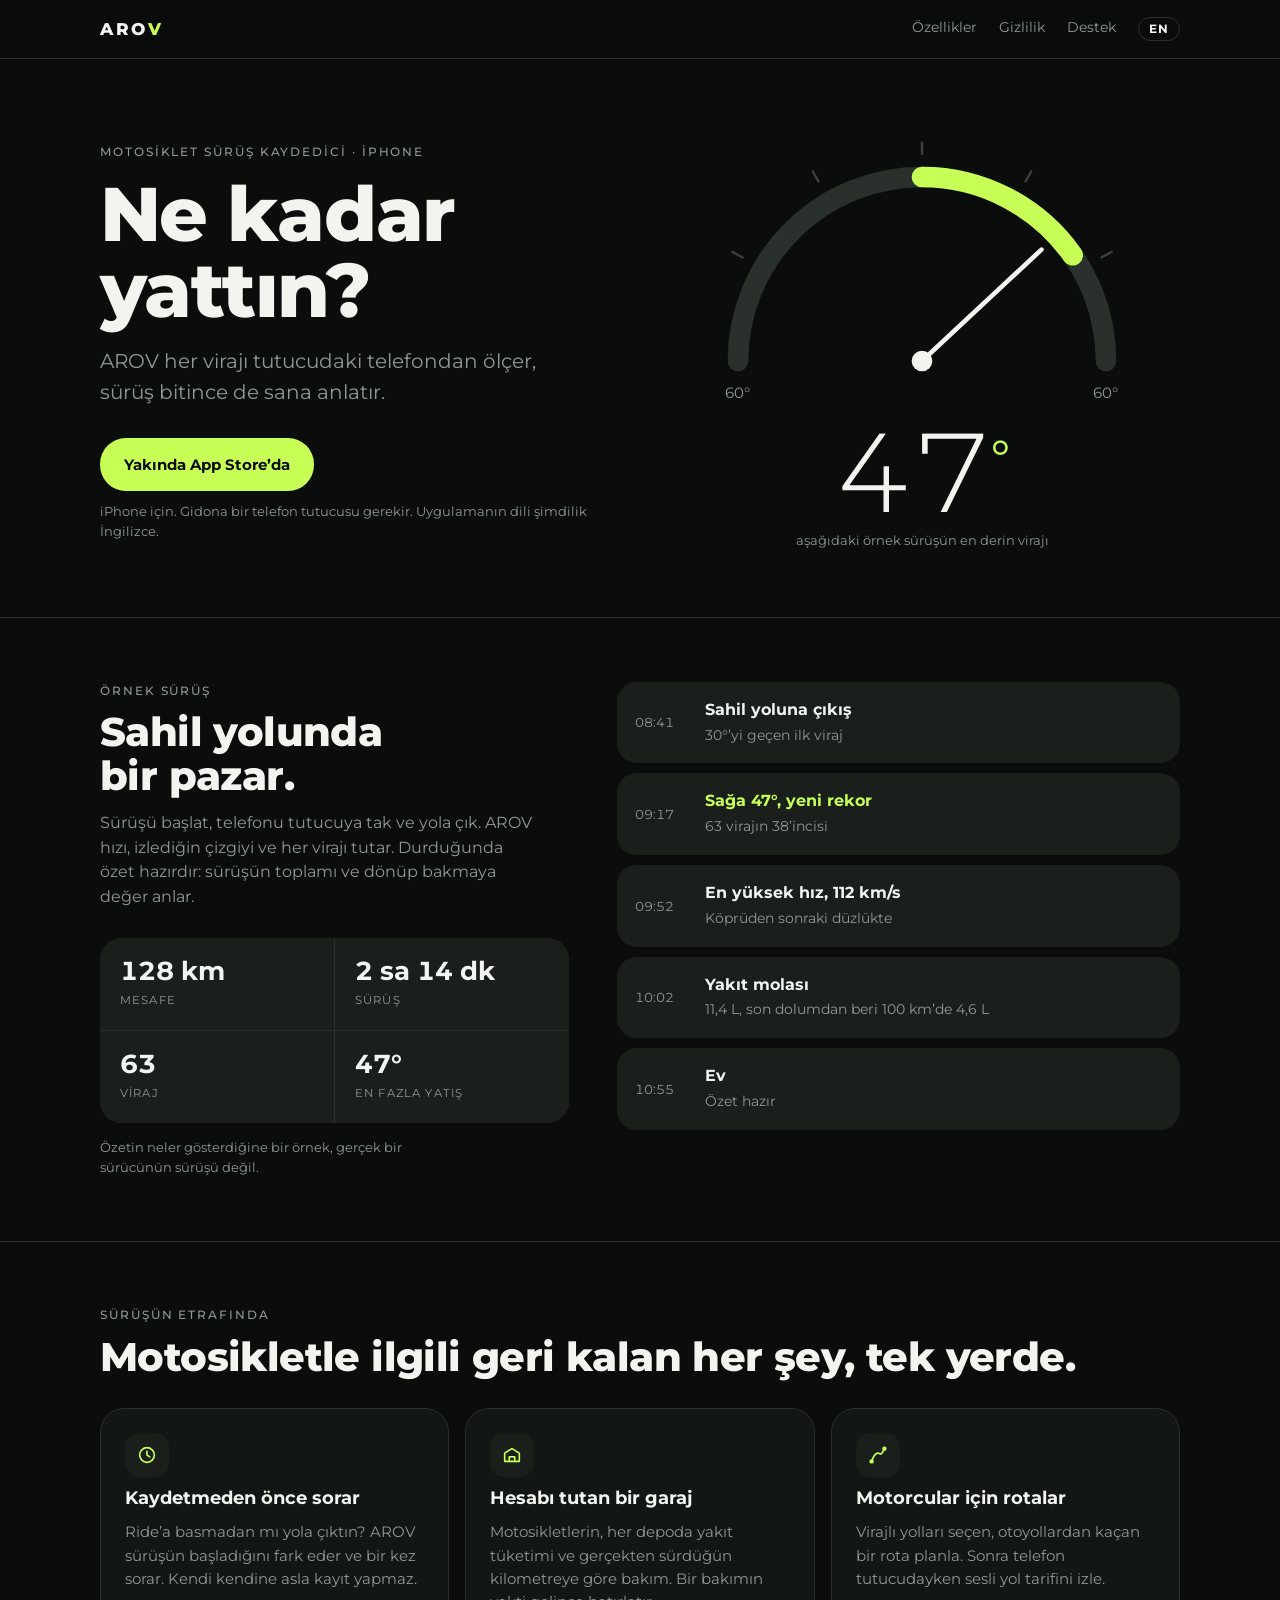
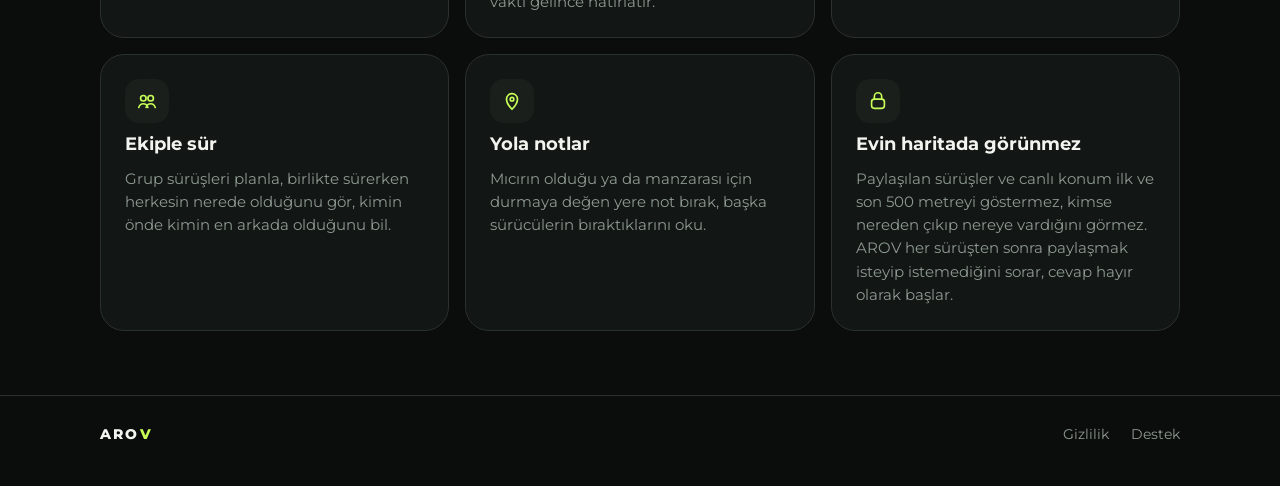
==== tr/index.html @ 6f67ae36 "The site in Turkish too, under /tr Same three pages, a TR/EN switch in the header and hreflang links" ====
<!doctype html>
<html lang="tr">
<head>
<meta charset="utf-8">
<meta name="viewport" content="width=device-width, initial-scale=1, viewport-fit=cover">
<title>AROV — motosiklet sürüş kaydedici</title>
<meta name="description" content="AROV motosiklet sürüşlerini telefon tutucusundan kaydeder: hız, virajlar ve ne kadar yattığın. Durduğunda özet hazır olur.">
<meta name="theme-color" content="#0B0D0C">
<link rel="icon" href="../favicon.png">
<link rel="alternate" hreflang="en" href="https://arov.app/">
<link rel="alternate" hreflang="tr" href="https://arov.app/tr/">
<link rel="alternate" hreflang="x-default" href="https://arov.app/">
<link rel="stylesheet" href="../style.css">
</head>
<body>
<header class="top gutter">
  <div class="inner">
    <a class="word" href="./">ARO<i>V</i></a>
    <nav><a href="#ride">Özellikler</a><a href="privacy.html">Gizlilik</a><a href="support.html">Destek</a><a class="lang" href="../" hreflang="en" lang="en" aria-label="English">EN</a></nav>
  </div>
</header>

<main>
  <section class="hero gutter">
    <div class="inner">
      <div>
        <p class="eyebrow">Motosiklet sürüş kaydedici · iPhone</p>
        <h1>Ne kadar yattın?</h1>
        <p class="lede">AROV her virajı tutucudaki telefondan ölçer, sürüş bitince de sana anlatır.</p>
        <div class="cta">
          <span class="pill go">Yakında App Store’da</span>
          <small>iPhone için. Gidona bir telefon tutucusu gerekir. Uygulamanın dili şimdilik İngilizce.</small>
        </div>
      </div>
      <div class="dial" role="img" aria-label="47 dereceyi gösteren yatış açısı göstergesi">
        <svg viewBox="0 0 400 244" aria-hidden="true">
          <path d="M40 200 A160 160 0 0 1 360 200" stroke="#2A312D" stroke-width="18" fill="none" stroke-linecap="round"/>
          <path d="M200 40 A160 160 0 0 1 331 108" stroke="#C8FF57" stroke-width="18" fill="none" stroke-linecap="round"/>
          <g stroke="#3A433D" stroke-width="2" stroke-linecap="round">
            <line x1="200" y1="20" x2="200" y2="10"/><line x1="290" y1="44" x2="295" y2="35"/><line x1="356" y1="110" x2="365" y2="105"/>
            <line x1="110" y1="44" x2="105" y2="35"/><line x1="44" y1="110" x2="35" y2="105"/>
          </g>
          <g fill="#8E9A92" font-size="13" font-family="Montserrat, sans-serif" text-anchor="middle">
            <text x="40" y="232">60°</text><text x="360" y="232">60°</text>
          </g>
          <g class="needle"><line x1="200" y1="200" x2="200" y2="58" stroke="#F2F5EF" stroke-width="4" stroke-linecap="round"/></g>
          <circle cx="200" cy="200" r="9" fill="#F2F5EF"/>
        </svg>
        <div class="read"><b>47<sup>°</sup></b><span>aşağıdaki örnek sürüşün en derin virajı</span></div>
      </div>
    </div>
  </section>

  <section class="ride gutter" id="ride">
    <div class="inner">
      <div class="intro">
        <p class="eyebrow">Örnek sürüş</p>
        <h2>Sahil yolunda bir pazar.</h2>
        <p>Sürüşü başlat, telefonu tutucuya tak ve yola çık. AROV hızı, izlediğin çizgiyi ve her virajı tutar. Durduğunda özet hazırdır: sürüşün toplamı ve dönüp bakmaya değer anlar.</p>
        <div class="stats">
          <div><b>128 km</b><span>Mesafe</span></div>
          <div><b>2 sa 14 dk</b><span>Sürüş</span></div>
          <div><b>63</b><span>Viraj</span></div>
          <div><b>47°</b><span>En fazla yatış</span></div>
        </div>
        <p class="note">Özetin neler gösterdiğine bir örnek, gerçek bir sürücünün sürüşü değil.</p>
      </div>
      <ol class="moments">
        <li><time>08:41</time><div><b>Sahil yoluna çıkış</b><span>30°’yi geçen ilk viraj</span></div></li>
        <li class="hi"><time>09:17</time><div><b>Sağa 47°, yeni rekor</b><span>63 virajın 38’incisi</span></div></li>
        <li><time>09:52</time><div><b>En yüksek hız, 112 km/s</b><span>Köprüden sonraki düzlükte</span></div></li>
        <li><time>10:02</time><div><b>Yakıt molası</b><span>11,4 L, son dolumdan beri 100 km’de 4,6 L</span></div></li>
        <li><time>10:55</time><div><b>Ev</b><span>Özet hazır</span></div></li>
      </ol>
    </div>
  </section>

  <section class="more gutter">
    <div class="inner">
      <p class="eyebrow">Sürüşün etrafında</p>
      <h2>Motosikletle ilgili geri kalan her şey, tek yerde.</h2>
      <div class="grid">
        <article class="feat">
          <div class="ic"><svg viewBox="0 0 24 24"><circle cx="12" cy="12" r="8"/><path d="M12 8v4l3 2"/></svg></div>
          <h3>Kaydetmeden önce sorar</h3>
          <p>Ride’a basmadan mı yola çıktın? AROV sürüşün başladığını fark eder ve bir kez sorar. Kendi kendine asla kayıt yapmaz.</p>
        </article>
        <article class="feat">
          <div class="ic"><svg viewBox="0 0 24 24"><path d="M4 10l8-5 8 5v9H4z"/><path d="M9 19v-5h6v5"/></svg></div>
          <h3>Hesabı tutan bir garaj</h3>
          <p>Motosikletlerin, her depoda yakıt tüketimi ve gerçekten sürdüğün kilometreye göre bakım. Bir bakımın vakti gelince hatırlatır.</p>
        </article>
        <article class="feat">
          <div class="ic"><svg viewBox="0 0 24 24"><path d="M5 19c2-6 4-9 7-9s3 4 7-5"/><circle cx="5" cy="19" r="1.5"/><circle cx="19" cy="5" r="1.5"/></svg></div>
          <h3>Motorcular için rotalar</h3>
          <p>Virajlı yolları seçen, otoyollardan kaçan bir rota planla. Sonra telefon tutucudayken sesli yol tarifini izle.</p>
        </article>
        <article class="feat">
          <div class="ic"><svg viewBox="0 0 24 24"><circle cx="8" cy="9" r="3"/><circle cx="16" cy="9" r="3"/><path d="M3 19c1-3 3-4 5-4s4 1 5 4M11 19c1-3 3-4 5-4s4 1 5 4"/></svg></div>
          <h3>Ekiple sür</h3>
          <p>Grup sürüşleri planla, birlikte sürerken herkesin nerede olduğunu gör, kimin önde kimin en arkada olduğunu bil.</p>
        </article>
        <article class="feat">
          <div class="ic"><svg viewBox="0 0 24 24"><path d="M12 21s-6-6-6-11a6 6 0 0 1 12 0c0 5-6 11-6 11z"/><circle cx="12" cy="10" r="2"/></svg></div>
          <h3>Yola notlar</h3>
          <p>Mıcırın olduğu ya da manzarası için durmaya değen yere not bırak, başka sürücülerin bıraktıklarını oku.</p>
        </article>
        <article class="feat">
          <div class="ic"><svg viewBox="0 0 24 24"><rect x="5" y="10" width="14" height="10" rx="3"/><path d="M8 10V7a4 4 0 0 1 8 0v3"/></svg></div>
          <h3>Evin haritada görünmez</h3>
          <p>Paylaşılan sürüşler ve canlı konum ilk ve son 500 metreyi göstermez, kimse nereden çıkıp nereye vardığını görmez. AROV her sürüşten sonra paylaşmak isteyip istemediğini sorar, cevap hayır olarak başlar.</p>
        </article>
      </div>
    </div>
  </section>
</main>

<footer class="gutter">
  <div class="inner">
    <span class="word">ARO<i>V</i></span>
    <a href="privacy.html">Gizlilik</a>
    <a href="support.html">Destek</a>
  </div>
</footer>
</body>
</html>
---- style.css ----
/* AROV's public site. Dark only, like the app. Montserrat stands in for Gotham,
   which is licensed for the app and may not be served from a public page. */

/* latin, then latin-ext for Turkish (ğ ş İ …) */
@font-face { font-family: "Montserrat"; font-weight: 300; font-display: swap; src: url("fonts/montserrat-latin-300-normal.woff2") format("woff2"); unicode-range: U+0000-00FF,U+0131,U+0152-0153,U+02BB-02BC,U+02C6,U+02DA,U+02DC,U+0304,U+0308,U+0329,U+2000-206F,U+2074,U+20AC,U+2122,U+2191,U+2193,U+2212,U+2215,U+FEFF,U+FFFD; }
@font-face { font-family: "Montserrat"; font-weight: 400; font-display: swap; src: url("fonts/montserrat-latin-400-normal.woff2") format("woff2"); unicode-range: U+0000-00FF,U+0131,U+0152-0153,U+02BB-02BC,U+02C6,U+02DA,U+02DC,U+0304,U+0308,U+0329,U+2000-206F,U+2074,U+20AC,U+2122,U+2191,U+2193,U+2212,U+2215,U+FEFF,U+FFFD; }
@font-face { font-family: "Montserrat"; font-weight: 500; font-display: swap; src: url("fonts/montserrat-latin-500-normal.woff2") format("woff2"); unicode-range: U+0000-00FF,U+0131,U+0152-0153,U+02BB-02BC,U+02C6,U+02DA,U+02DC,U+0304,U+0308,U+0329,U+2000-206F,U+2074,U+20AC,U+2122,U+2191,U+2193,U+2212,U+2215,U+FEFF,U+FFFD; }
@font-face { font-family: "Montserrat"; font-weight: 700; font-display: swap; src: url("fonts/montserrat-latin-700-normal.woff2") format("woff2"); unicode-range: U+0000-00FF,U+0131,U+0152-0153,U+02BB-02BC,U+02C6,U+02DA,U+02DC,U+0304,U+0308,U+0329,U+2000-206F,U+2074,U+20AC,U+2122,U+2191,U+2193,U+2212,U+2215,U+FEFF,U+FFFD; }
@font-face { font-family: "Montserrat"; font-weight: 800; font-display: swap; src: url("fonts/montserrat-latin-800-normal.woff2") format("woff2"); unicode-range: U+0000-00FF,U+0131,U+0152-0153,U+02BB-02BC,U+02C6,U+02DA,U+02DC,U+0304,U+0308,U+0329,U+2000-206F,U+2074,U+20AC,U+2122,U+2191,U+2193,U+2212,U+2215,U+FEFF,U+FFFD; }
@font-face { font-family: "Montserrat"; font-weight: 300; font-display: swap; src: url("fonts/montserrat-latin-ext-300-normal.woff2") format("woff2"); unicode-range: U+0100-02AF,U+0304,U+0308,U+0329,U+1E00-1E9F,U+1EF2-1EFF,U+2020,U+20A0-20AB,U+20AD-20C0,U+2113,U+2C60-2C7F,U+A720-A7FF; }
@font-face { font-family: "Montserrat"; font-weight: 400; font-display: swap; src: url("fonts/montserrat-latin-ext-400-normal.woff2") format("woff2"); unicode-range: U+0100-02AF,U+0304,U+0308,U+0329,U+1E00-1E9F,U+1EF2-1EFF,U+2020,U+20A0-20AB,U+20AD-20C0,U+2113,U+2C60-2C7F,U+A720-A7FF; }
@font-face { font-family: "Montserrat"; font-weight: 500; font-display: swap; src: url("fonts/montserrat-latin-ext-500-normal.woff2") format("woff2"); unicode-range: U+0100-02AF,U+0304,U+0308,U+0329,U+1E00-1E9F,U+1EF2-1EFF,U+2020,U+20A0-20AB,U+20AD-20C0,U+2113,U+2C60-2C7F,U+A720-A7FF; }
@font-face { font-family: "Montserrat"; font-weight: 700; font-display: swap; src: url("fonts/montserrat-latin-ext-700-normal.woff2") format("woff2"); unicode-range: U+0100-02AF,U+0304,U+0308,U+0329,U+1E00-1E9F,U+1EF2-1EFF,U+2020,U+20A0-20AB,U+20AD-20C0,U+2113,U+2C60-2C7F,U+A720-A7FF; }
@font-face { font-family: "Montserrat"; font-weight: 800; font-display: swap; src: url("fonts/montserrat-latin-ext-800-normal.woff2") format("woff2"); unicode-range: U+0100-02AF,U+0304,U+0308,U+0329,U+1E00-1E9F,U+1EF2-1EFF,U+2020,U+20A0-20AB,U+20AD-20C0,U+2113,U+2C60-2C7F,U+A720-A7FF; }

:root {
  --ink: #0B0D0C;
  --night: #121614;
  --card: #1A1F1C;
  --line: #2A312D;
  --fg: #F2F5EF;
  --muted: #8E9A92;
  --lime: #C8FF57;
  --font: "Montserrat", "Gotham", system-ui, -apple-system, sans-serif;
  color-scheme: dark;
}

* { box-sizing: border-box; }
html { -webkit-text-size-adjust: 100%; }
body { margin: 0; background: var(--ink); color: var(--fg); font-family: var(--font); font-size: 16px; line-height: 1.55; }
a { color: inherit; }
a:focus-visible { outline: 2px solid var(--lime); outline-offset: 3px; border-radius: 4px; }

.gutter { padding-left: max(20px, env(safe-area-inset-left, 0px)); padding-right: max(20px, env(safe-area-inset-right, 0px)); }
.inner { max-width: 1080px; margin: 0 auto; }

/* header */
.top { position: sticky; top: 0; z-index: 5; background: color-mix(in srgb, var(--ink) 86%, transparent); backdrop-filter: blur(10px); -webkit-backdrop-filter: blur(10px); border-bottom: 1px solid var(--line); }
.top .inner { display: flex; align-items: center; gap: 24px; padding-block: 16px; }
.word { font-weight: 800; letter-spacing: .16em; font-size: 17px; text-decoration: none; }
.word i { font-style: normal; color: var(--lime); }
.top nav { margin-left: auto; display: flex; gap: 22px; font-size: 14px; }
.top nav a { color: var(--muted); text-decoration: none; }
.top nav a:hover, .top nav a[aria-current] { color: var(--fg); }
.top nav a.lang { border: 1px solid var(--line); border-radius: 99px; padding: 2px 10px; font-size: 12px; font-weight: 700; letter-spacing: .08em; color: var(--fg); }
.top nav a.lang:hover { border-color: var(--lime); }

/* type */
.eyebrow { font-size: 12px; letter-spacing: .16em; text-transform: uppercase; color: var(--muted); font-weight: 500; margin: 0; }
h1, h2, h3 { text-wrap: balance; margin: 0; }
h1 { font-weight: 800; font-size: clamp(40px, 7vw, 76px); line-height: 1; letter-spacing: -0.02em; margin-block: 14px 18px; }
h2 { font-weight: 800; font-size: clamp(28px, 4vw, 40px); line-height: 1.08; letter-spacing: -0.015em; margin-block: 10px 14px; }
h3 { font-weight: 700; font-size: 18px; line-height: 1.3; }
.lede { font-size: clamp(17px, 2vw, 20px); color: var(--muted); max-width: 34ch; margin: 0; }
p { margin: 0; }

.pill { display: inline-flex; align-items: center; gap: 10px; border-radius: 26px; padding: 15px 24px; font-weight: 700; font-size: 15px; text-decoration: none; }
.pill.go { background: var(--lime); color: var(--ink); }

/* hero */
.hero .inner { display: grid; grid-template-columns: minmax(0, 1fr) minmax(0, 1fr); gap: 48px; align-items: center; padding-block: 72px 64px; }
.hero .cta { margin-top: 30px; display: flex; flex-direction: column; align-items: flex-start; gap: 10px; }
.hero .cta small { color: var(--muted); font-size: 13px; }
.dial { position: relative; max-width: 460px; width: 100%; justify-self: center; }
.dial svg { display: block; width: 100%; height: auto; }
.needle { transform-origin: 200px 200px; transform: rotate(47deg); }
@media (prefers-reduced-motion: no-preference) {
  .needle { animation: lean 7s ease-in-out infinite; }
  @keyframes lean { 0%, 100% { transform: rotate(-12deg); } 28% { transform: rotate(47deg); } 52% { transform: rotate(6deg); } 76% { transform: rotate(-36deg); } }
}
.dial .read { text-align: center; margin-top: 4px; }
.dial .read b { display: block; font-weight: 300; font-size: clamp(64px, 11vw, 112px); line-height: 1; font-variant-numeric: tabular-nums; }
.dial .read b sup { font-size: .4em; color: var(--lime); font-weight: 500; vertical-align: .9em; }
.dial .read span { font-size: 13px; color: var(--muted); }

/* sample ride */
.ride { border-top: 1px solid var(--line); }
.ride .inner { padding-block: 64px; display: grid; grid-template-columns: minmax(0, 5fr) minmax(0, 6fr); gap: 48px; }
.ride .intro p:not(.eyebrow) { color: var(--muted); max-width: 40ch; }
.stats { display: grid; grid-template-columns: repeat(2, minmax(0, 1fr)); gap: 1px; background: var(--line); border-radius: 22px; overflow: hidden; margin-top: 28px; }
.stats div { background: var(--card); padding: 18px 20px; font-variant-numeric: tabular-nums; }
.stats b { display: block; font-size: 26px; font-weight: 700; line-height: 1.2; }
.stats span { font-size: 11.5px; color: var(--muted); letter-spacing: .1em; text-transform: uppercase; }
.moments { list-style: none; margin: 0; padding: 0; display: grid; gap: 10px; align-content: start; }
.moments li { display: grid; grid-template-columns: 56px minmax(0, 1fr); gap: 14px; align-items: center; background: var(--card); border-radius: 20px; padding: 16px 18px; }
.moments time { font-size: 13px; color: var(--muted); font-variant-numeric: tabular-nums; }
.moments b { display: block; font-weight: 700; }
.moments span { font-size: 14px; color: var(--muted); }
.moments .hi b { color: var(--lime); }
.note { font-size: 13px; color: var(--muted); margin-top: 14px; }

/* features */
.more { border-top: 1px solid var(--line); }
.more .inner { padding-block: 64px; }
.grid { display: grid; grid-template-columns: repeat(3, minmax(0, 1fr)); gap: 16px; margin-top: 30px; }
.feat { background: var(--night); border: 1px solid var(--line); border-radius: 24px; padding: 24px; display: grid; gap: 10px; align-content: start; }
.feat .ic { width: 44px; height: 44px; border-radius: 14px; background: var(--card); display: grid; place-items: center; }
.feat .ic svg { width: 22px; height: 22px; stroke: var(--lime); fill: none; stroke-width: 1.8; stroke-linecap: round; stroke-linejoin: round; }
.feat p { color: var(--muted); font-size: 15px; }

/* plain text pages */
.doc .inner { max-width: 720px; padding-block: 56px 72px; }
.doc h1 { font-size: clamp(36px, 6vw, 56px); }
.doc h2 { font-size: 22px; margin-block: 40px 10px; }
.doc p, .doc li { color: #C9D1CB; }
.doc p + p { margin-top: 12px; }
.doc ul { padding-left: 20px; display: grid; gap: 8px; margin: 12px 0 0; }
.doc strong { color: var(--fg); font-weight: 500; }
.doc .updated { color: var(--muted); font-size: 14px; }
.mail { display: inline-block; margin-top: 14px; font-weight: 700; font-size: 18px; color: var(--lime); text-decoration: none; border-bottom: 1px solid currentColor; }

/* footer */
footer { border-top: 1px solid var(--line); }
footer .inner { display: flex; flex-wrap: wrap; align-items: center; gap: 22px; padding-block: 28px 40px; font-size: 14px; color: var(--muted); }
footer .word { font-size: 14px; color: var(--fg); margin-right: auto; }
footer a { text-decoration: none; }
footer a:hover { color: var(--fg); }

@media (max-width: 860px) {
  .hero .inner, .ride .inner { grid-template-columns: minmax(0, 1fr); gap: 36px; }
  .hero .inner { padding-block: 44px 48px; }
  .grid { grid-template-columns: minmax(0, 1fr); }
  .top nav { gap: 16px; }
}
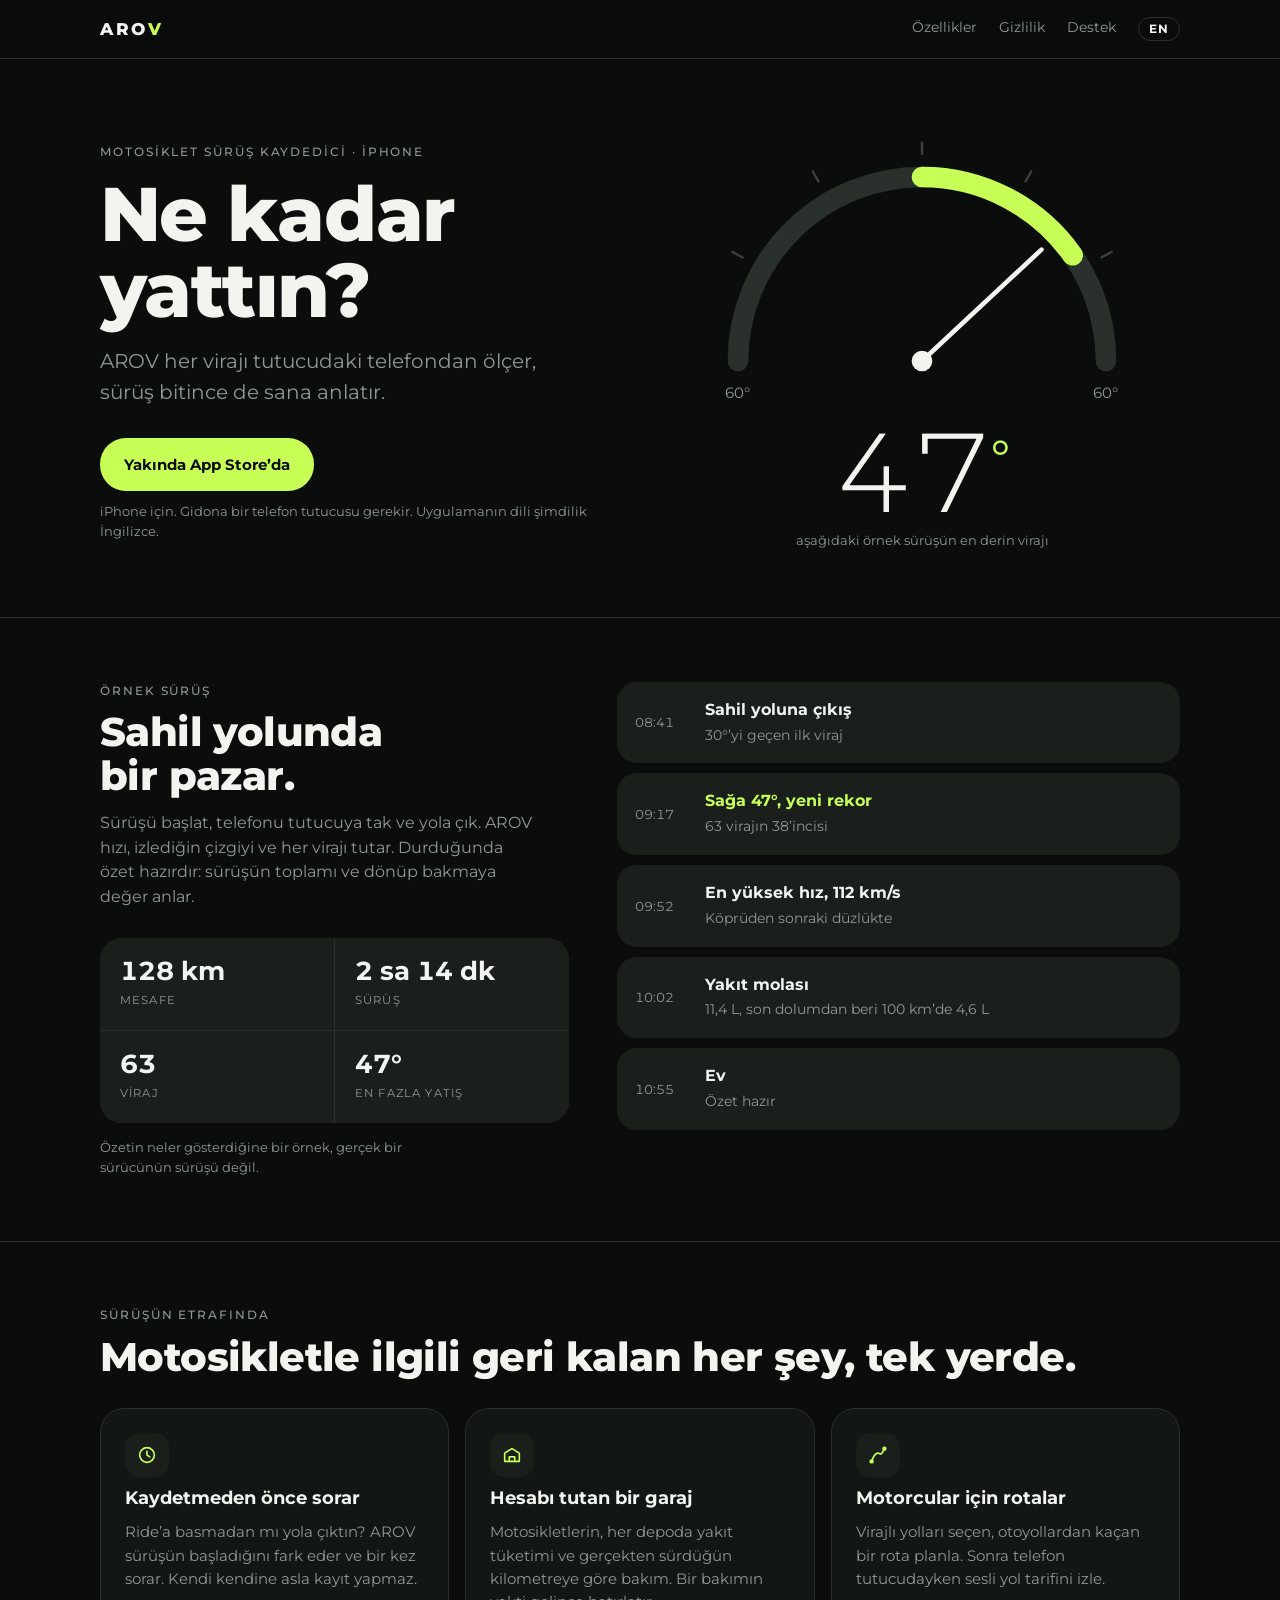
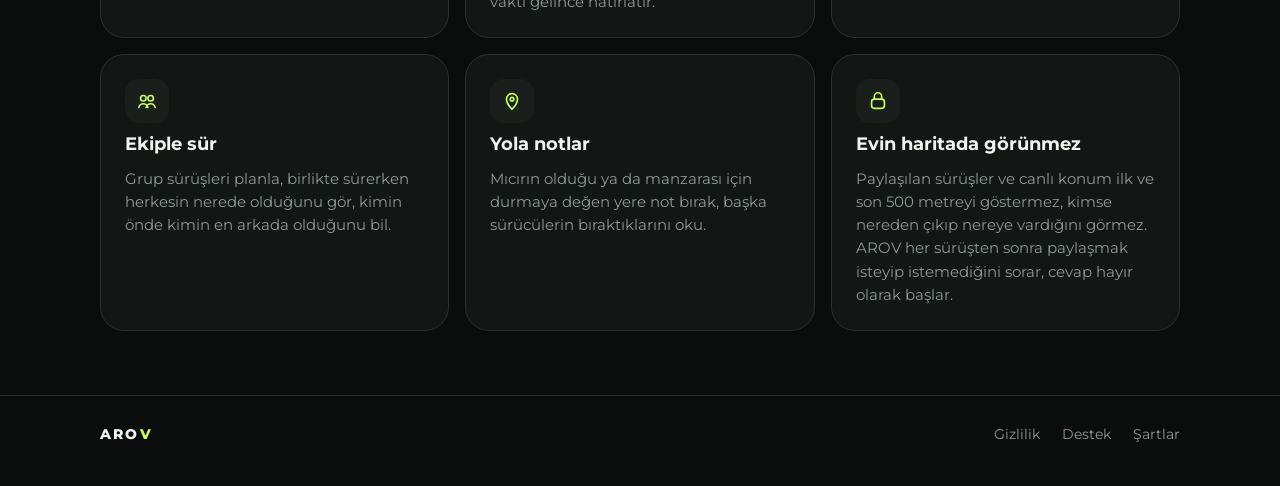
==== commit c6c81c02: "Terms of use on the site, in English and Turkish Who AROV is with, riding first, the account, what i" ====
--- a/tr/index.html
+++ b/tr/index.html
@@ -7,6 +7,15 @@
 <meta name="description" content="AROV motosiklet sürüşlerini telefon tutucusundan kaydeder: hız, virajlar ve ne kadar yattığın. Durduğunda özet hazır olur.">
 <meta name="theme-color" content="#0B0D0C">
 <link rel="icon" href="../favicon.png">
+<link rel="apple-touch-icon" href="../apple-touch-icon.png">
+<meta property="og:type" content="website">
+<meta property="og:site_name" content="AROV">
+<meta property="og:title" content="AROV — motosiklet sürüş kaydedici">
+<meta property="og:description" content="AROV motosiklet sürüşlerini telefon tutucusundan kaydeder: hız, virajlar ve ne kadar yattığın. Durduğunda özet hazır olur.">
+<meta property="og:url" content="https://arov.app/tr/">
+<meta property="og:image" content="https://arov.app/og.png">
+<meta property="og:locale" content="tr_TR">
+<meta name="twitter:card" content="summary_large_image">
 <link rel="alternate" hreflang="en" href="https://arov.app/">
 <link rel="alternate" hreflang="tr" href="https://arov.app/tr/">
 <link rel="alternate" hreflang="x-default" href="https://arov.app/">
@@ -120,6 +129,7 @@
     <span class="word">ARO<i>V</i></span>
     <a href="privacy.html">Gizlilik</a>
     <a href="support.html">Destek</a>
+    <a href="terms.html">Şartlar</a>
   </div>
 </footer>
 </body>
